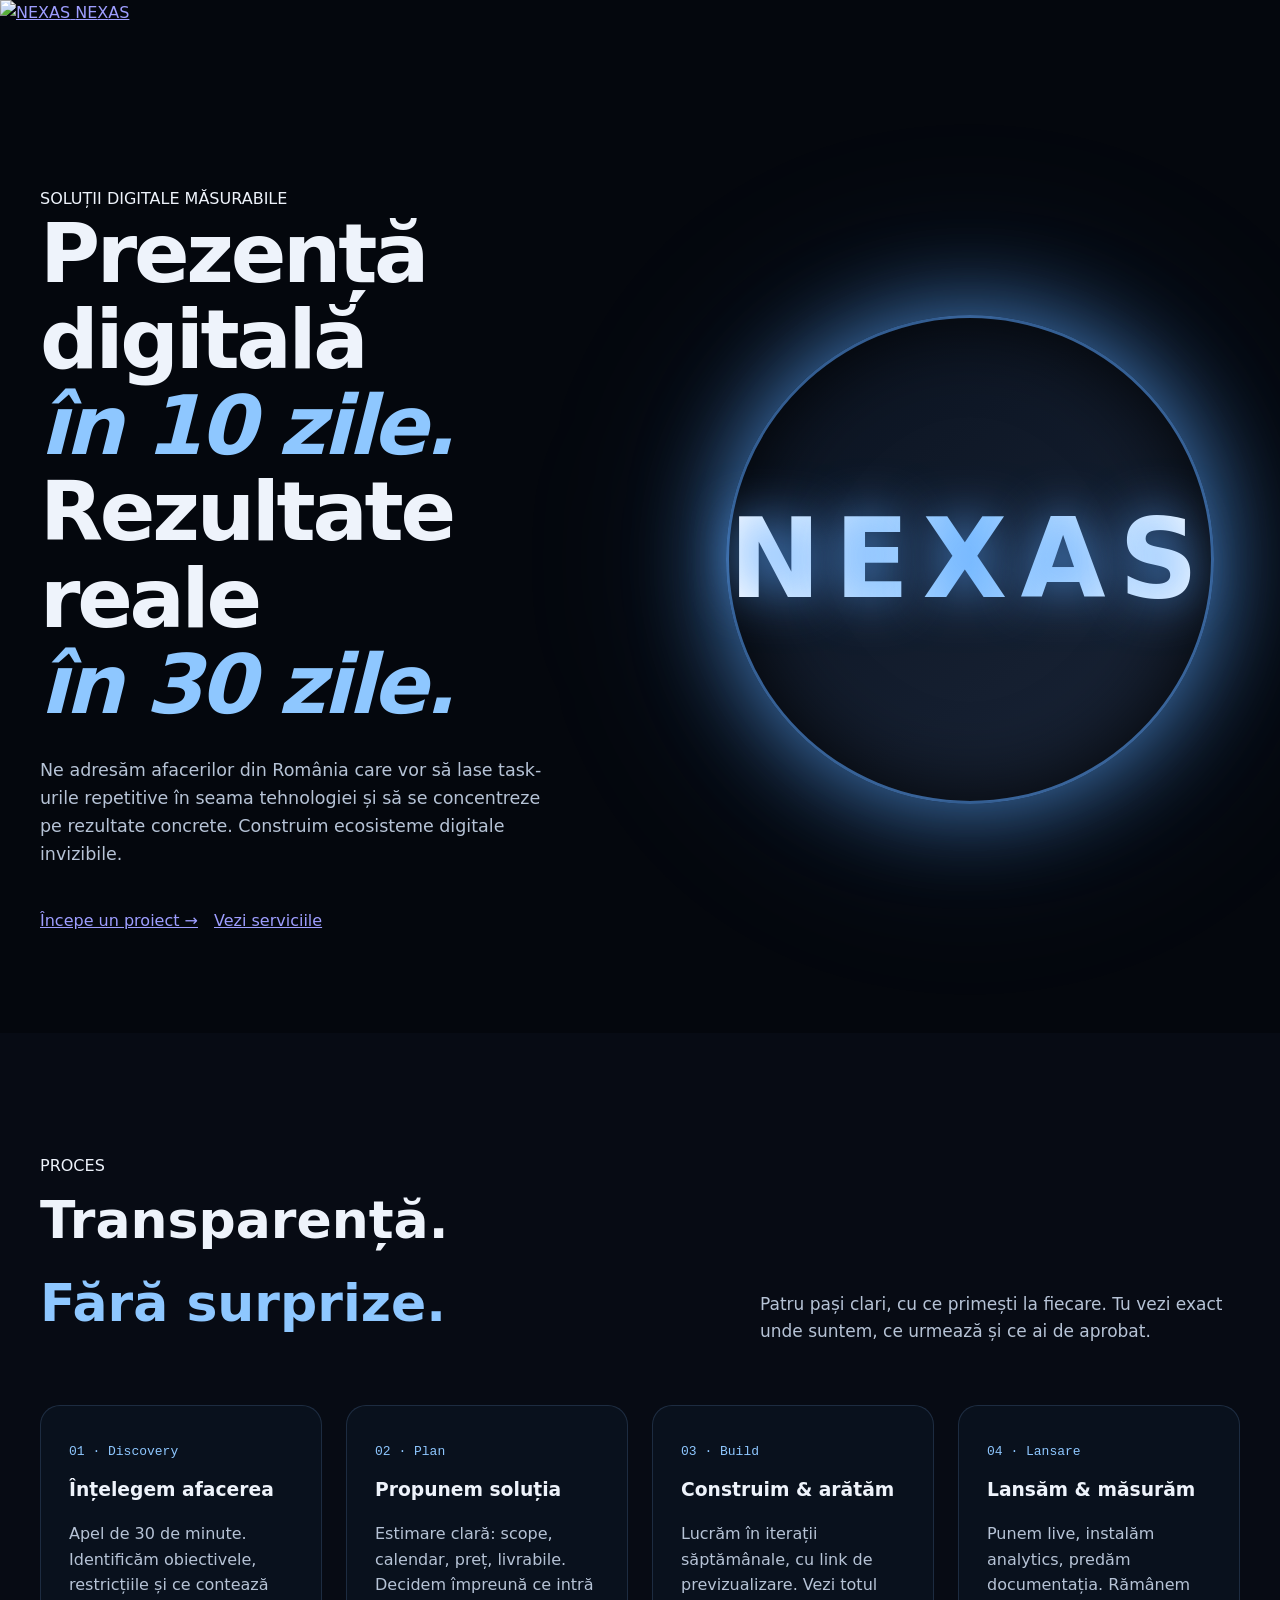
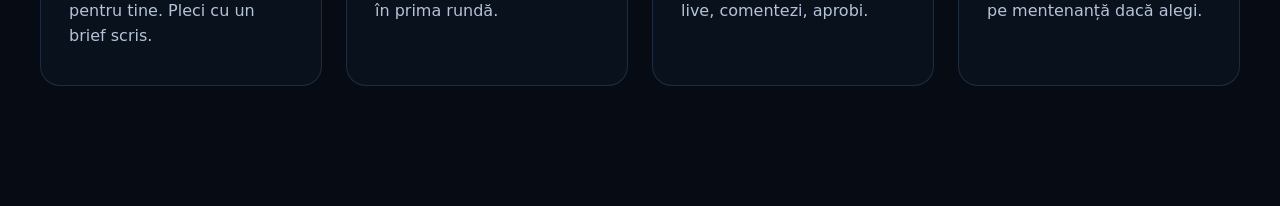
==== telefon.html @ 9ef4fd0c "Add files via upload" ====
<!DOCTYPE html>
<html lang="ro">
<head>
<meta charset="UTF-8" />
<meta name="viewport" content="width=device-width, initial-scale=1, viewport-fit=cover" />
<meta name="theme-color" content="#02050a" />
<meta name="color-scheme" content="dark" />

<title>NEXAS — Automatizări de procese & site-uri care aduc rezultate</title>
<meta name="description" content="NEXAS construiește site-uri rapide, automatizări RPA și integrări API pentru afaceri din România. Soluții digitale măsurabile." />

<!-- Păstrăm tot SEO-ul tău original -->
<meta name="keywords" content="creare site, automatizări procese, RPA România, integrări API, SEO, agenție digitală, NEXAS" />
<!-- Open Graph, Twitter, JSON-LD etc. rămân la fel (le poți copia din varianta veche) -->

<style>
/* === CSS ORIGINAL (păstrat integral) + NOILE STILURI === */
:root {
  --bg-0: #04070d;
  --bg-1: #070b14;
  --bg-2: #0a121f;
  --panel: rgba(10, 18, 31, 0.72);
  --accent: #5aa6ff;
  --accent-2: #8ec7ff;
  --accent-deep: #1f6bdb;
  --text: #eef3fb;
  --text-dim: #b6c3d6;
  --text-mute: #7d8da4;
}

* { box-sizing: border-box; margin: 0; padding: 0; }
body {
  font-family: 'Geist', system-ui, sans-serif;
  background: var(--bg-0);
  color: var(--text);
  line-height: 1.6;
}

/* ==================== HERO NOU ==================== */
.hero-new {
  min-height: 100vh;
  display: grid;
  grid-template-columns: 1.05fr 0.95fr;
  gap: 64px;
  align-items: center;
  padding: 160px 40px 100px;
  position: relative;
  overflow: hidden;
}

.hero-content h1 {
  font-size: clamp(48px, 7.5vw, 82px);
  line-height: 1.05;
  letter-spacing: -0.04em;
  font-weight: 600;
}

.hero-content .highlight {
  color: var(--accent-2);
  font-style: italic;
}

.hero-content p {
  font-size: 17.5px;
  color: var(--text-dim);
  max-width: 520px;
  margin-top: 28px;
}

.glowing-logo {
  position: relative;
  max-width: 520px;
  margin: 0 auto;
}

.glowing-logo::before {
  content: '';
  position: absolute;
  inset: -80px;
  background: radial-gradient(circle at center, rgba(90,166,255,0.45), transparent 70%);
  filter: blur(80px);
  animation: pulse-glow 9s ease-in-out infinite;
  z-index: -1;
}

.circle-logo {
  width: 100%;
  aspect-ratio: 1/1;
  border-radius: 50%;
  background: linear-gradient(145deg, #0a121f, #1a2538);
  border: 3px solid rgba(90,166,255,0.5);
  box-shadow: 0 0 90px rgba(90,166,255,0.7),
              inset 0 0 80px rgba(0,0,0,0.9);
  display: flex;
  align-items: center;
  justify-content: center;
  position: relative;
}

.nexas-text {
  font-size: clamp(62px, 11vw, 110px);
  font-weight: 700;
  letter-spacing: 0.12em;
  background: linear-gradient(90deg, #ffffff, #8ec7ff, #ffffff);
  -webkit-background-clip: text;
  -webkit-text-fill-color: transparent;
  text-shadow: 0 0 50px rgba(90,166,255,0.8);
}

/* ==================== PROCES NOU ==================== */
.process-new {
  padding: 120px 40px;
  background: var(--bg-1);
}

.process-header {
  display: flex;
  justify-content: space-between;
  align-items: flex-end;
  margin-bottom: 60px;
  flex-wrap: wrap;
  gap: 30px;
}

.process-grid {
  display: grid;
  grid-template-columns: repeat(auto-fit, minmax(280px, 1fr));
  gap: 24px;
}

.process-card {
  background: rgba(10,18,31,0.9);
  border: 1px solid rgba(120,170,230,0.18);
  border-radius: 20px;
  padding: 36px 28px;
  transition: all 0.4s ease;
}

.process-card:hover {
  transform: translateY(-10px);
  border-color: var(--accent);
  box-shadow: 0 25px 60px rgba(90,166,255,0.18);
}

.process-card .step-num {
  font-family: monospace;
  font-size: 13px;
  color: var(--accent-2);
  margin-bottom: 12px;
}

/* Restul CSS-ului tău original (nav, cards, footer etc.) */
</style>
</head>
<body>

<!-- Navigație (identică cu originalul) -->
<nav class="nav" id="nav">
  <a href="#" class="brand">
    <img src="poze/pozaLogo.png" alt="NEXAS" class="brand-logo-img" width="32" height="32" />
    <span class="brand-name">NE<span class="x">X</span>AS</span>
  </a>
  <!-- restul nav-ului rămâne la fel -->
</nav>

<main>
  <!-- === HERO NOU === -->
  <section class="hero-new">
    <div class="hero-content">
      <span class="eyebrow">SOLUȚII DIGITALE MĂSURABILE</span>
      <h1>
        Prezență digitală<br>
        <span class="highlight">în 10 zile.</span><br>
        Rezultate reale<br>
        <span class="highlight">în 30 zile.</span>
      </h1>
      <p>Ne adresăm afacerilor din România care vor să lase task-urile repetitive în seama tehnologiei și să se concentreze pe rezultate concrete. Construim ecosisteme digitale invizibile.</p>
      
      <div style="margin-top: 40px; display:flex; gap:16px; flex-wrap:wrap;">
        <a href="#contact" class="btn btn-primary">Începe un proiect →</a>
        <a href="#servicii" class="btn btn-secondary">Vezi serviciile</a>
      </div>
    </div>

    <div class="glowing-logo">
      <div class="circle-logo">
        <span class="nexas-text">NEXAS</span>
      </div>
    </div>
  </section>

  <!-- === PROCES NOU === -->
  <section id="proces" class="process-new">
    <div class="process-header">
      <div>
        <span class="eyebrow">PROCES</span>
        <h2 style="font-size: clamp(32px, 5vw, 52px);">Transparență.<br><span style="color:var(--accent-2)">Fără surprize.</span></h2>
      </div>
      <p style="max-width:480px; font-size:17px; color:var(--text-dim);">
        Patru pași clari, cu ce primești la fiecare. Tu vezi exact unde suntem, ce urmează și ce ai de aprobat.
      </p>
    </div>

    <div class="process-grid">
      <div class="process-card">
        <div class="step-num">01 · Discovery</div>
        <h3>Înțelegem afacerea</h3>
        <p style="margin-top:16px; color:var(--text-dim);">Apel de 30 de minute. Identificăm obiectivele, restricțiile și ce contează pentru tine. Pleci cu un brief scris.</p>
      </div>
      <div class="process-card">
        <div class="step-num">02 · Plan</div>
        <h3>Propunem soluția</h3>
        <p style="margin-top:16px; color:var(--text-dim);">Estimare clară: scope, calendar, preț, livrabile. Decidem împreună ce intră în prima rundă.</p>
      </div>
      <div class="process-card">
        <div class="step-num">03 · Build</div>
        <h3>Construim & arătăm</h3>
        <p style="margin-top:16px; color:var(--text-dim);">Lucrăm în iterații săptămânale, cu link de previzualizare. Vezi totul live, comentezi, aprobi.</p>
      </div>
      <div class="process-card">
        <div class="step-num">04 · Lansare</div>
        <h3>Lansăm & măsurăm</h3>
        <p style="margin-top:16px; color:var(--text-dim);">Punem live, instalăm analytics, predăm documentația. Rămânem pe mentenanță dacă alegi.</p>
      </div>
    </div>
  </section>

  <!-- Aici poți pune secțiunile tale vechi: Servicii, Portofoliu, Despre, CTA etc. -->
  <!-- Pentru moment le las pe cele vechi, poți să-mi spui dacă vrei să le modific și pe ele -->

</main>

<footer>
  <!-- Footer-ul tău original -->
</footer>

<!-- Scripturile tale originale (mobile menu, reveal, etc.) -->
<script>
// Pune aici tot JavaScript-ul din codul original
</script>

</body>
</html>
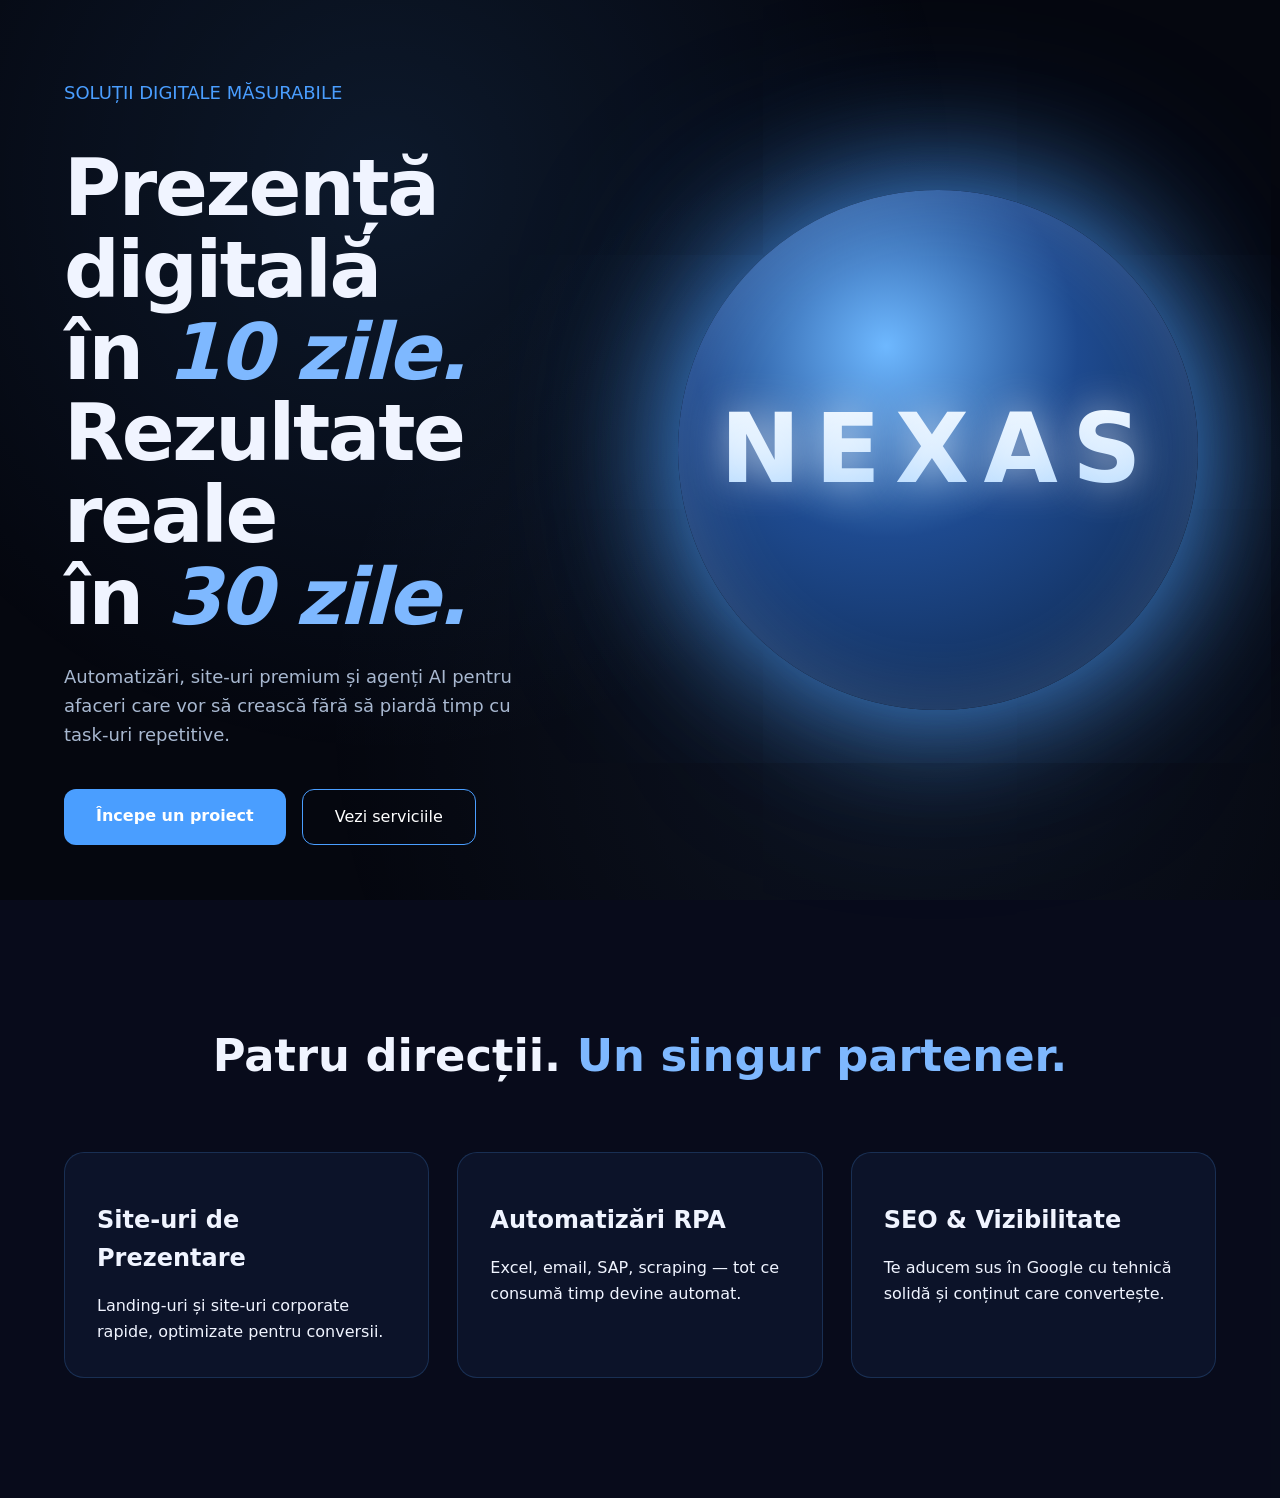
==== commit af3d4585: "Update telefon.html" ====
--- a/telefon.html
+++ b/telefon.html
@@ -2,242 +2,193 @@
 <html lang="ro">
 <head>
 <meta charset="UTF-8" />
-<meta name="viewport" content="width=device-width, initial-scale=1, viewport-fit=cover" />
-<meta name="theme-color" content="#02050a" />
-<meta name="color-scheme" content="dark" />
-
-<title>NEXAS — Automatizări de procese & site-uri care aduc rezultate</title>
-<meta name="description" content="NEXAS construiește site-uri rapide, automatizări RPA și integrări API pentru afaceri din România. Soluții digitale măsurabile." />
-
-<!-- Păstrăm tot SEO-ul tău original -->
-<meta name="keywords" content="creare site, automatizări procese, RPA România, integrări API, SEO, agenție digitală, NEXAS" />
-<!-- Open Graph, Twitter, JSON-LD etc. rămân la fel (le poți copia din varianta veche) -->
+<meta name="viewport" content="width=device-width, initial-scale=1" />
+<title>NEXAS — Automatizări & Site-uri care aduc rezultate</title>
+<meta name="description" content="Prezență digitală în 10 zile. Rezultate reale în 30 zile." />
 
 <style>
-/* === CSS ORIGINAL (păstrat integral) + NOILE STILURI === */
 :root {
-  --bg-0: #04070d;
-  --bg-1: #070b14;
-  --bg-2: #0a121f;
-  --panel: rgba(10, 18, 31, 0.72);
-  --accent: #5aa6ff;
-  --accent-2: #8ec7ff;
-  --accent-deep: #1f6bdb;
-  --text: #eef3fb;
-  --text-dim: #b6c3d6;
-  --text-mute: #7d8da4;
+  --bg: #05070f;
+  --accent: #4a9eff;
+  --accent2: #7eb8ff;
+  --text: #f0f4ff;
+  --text2: #a8b8d0;
 }
 
-* { box-sizing: border-box; margin: 0; padding: 0; }
+* { margin:0; padding:0; box-sizing:border-box; }
 body {
   font-family: 'Geist', system-ui, sans-serif;
-  background: var(--bg-0);
+  background: var(--bg);
   color: var(--text);
   line-height: 1.6;
+  overflow-x: hidden;
 }
 
-/* ==================== HERO NOU ==================== */
-.hero-new {
+/* Background futuristic */
+body::before {
+  content: '';
+  position: fixed;
+  inset: 0;
+  background: 
+    radial-gradient(circle at 30% 20%, rgba(74,158,255,0.12), transparent 50%),
+    radial-gradient(circle at 70% 80%, rgba(126,184,255,0.08), transparent 50%);
+  pointer-events: none;
+  z-index: -1;
+}
+
+/* ==================== HERO MODERN ==================== */
+.hero {
   min-height: 100vh;
   display: grid;
-  grid-template-columns: 1.05fr 0.95fr;
-  gap: 64px;
+  grid-template-columns: 1fr 1fr;
   align-items: center;
-  padding: 160px 40px 100px;
+  padding: 0 5%;
   position: relative;
-  overflow: hidden;
+  gap: 40px;
 }
 
-.hero-content h1 {
-  font-size: clamp(48px, 7.5vw, 82px);
+.hero-text h1 {
+  font-size: clamp(42px, 8vw, 78px);
   line-height: 1.05;
-  letter-spacing: -0.04em;
   font-weight: 600;
+  letter-spacing: -0.03em;
 }
 
-.hero-content .highlight {
-  color: var(--accent-2);
+.hero-text .blue {
+  color: var(--accent2);
   font-style: italic;
 }
 
-.hero-content p {
-  font-size: 17.5px;
-  color: var(--text-dim);
-  max-width: 520px;
-  margin-top: 28px;
+.hero-text p {
+  font-size: 18px;
+  color: var(--text2);
+  max-width: 480px;
+  margin: 24px 0 40px;
 }
 
-.glowing-logo {
+.glowing-sphere {
   position: relative;
+  width: 100%;
   max-width: 520px;
+  margin: 0 auto;
+  animation: float 8s ease-in-out infinite;
+}
+
+.sphere {
+  width: 100%;
+  aspect-ratio: 1;
+  border-radius: 50%;
+  background: radial-gradient(circle at 40% 30%, #6eb8ff, #1e4a8f 40%, #0a1f3d);
+  box-shadow: 
+    0 0 120px rgba(74,158,255,0.8),
+    inset 0 0 80px rgba(255,255,255,0.15),
+    0 0 200px rgba(74,158,255,0.4);
+  position: relative;
+}
+
+.sphere::after {
+  content: 'NEXAS';
+  position: absolute;
+  top: 50%;
+  left: 50%;
+  transform: translate(-50%, -50%);
+  font-size: clamp(52px, 9vw, 96px);
+  font-weight: 700;
+  letter-spacing: 0.15em;
+  background: linear-gradient(white, #a0d0ff);
+  -webkit-background-clip: text;
+  -webkit-text-fill-color: transparent;
+  text-shadow: 0 0 40px rgba(255,255,255,0.6);
+}
+
+/* Animație float */
+@keyframes float {
+  0%, 100% { transform: translateY(0); }
+  50% { transform: translateY(-25px); }
+}
+
+/* ==================== SERVICII MODERNE ==================== */
+.services {
+  padding: 120px 5%;
+  background: rgba(10,15,35,0.6);
+}
+
+.services h2 {
+  font-size: 2.8rem;
+  margin-bottom: 60px;
+  text-align: center;
+}
+
+.services-grid {
+  display: grid;
+  grid-template-columns: repeat(auto-fit, minmax(340px, 1fr));
+  gap: 28px;
+  max-width: 1300px;
   margin: 0 auto;
 }
 
-.glowing-logo::before {
-  content: '';
-  position: absolute;
-  inset: -80px;
-  background: radial-gradient(circle at center, rgba(90,166,255,0.45), transparent 70%);
-  filter: blur(80px);
-  animation: pulse-glow 9s ease-in-out infinite;
-  z-index: -1;
-}
-
-.circle-logo {
-  width: 100%;
-  aspect-ratio: 1/1;
-  border-radius: 50%;
-  background: linear-gradient(145deg, #0a121f, #1a2538);
-  border: 3px solid rgba(90,166,255,0.5);
-  box-shadow: 0 0 90px rgba(90,166,255,0.7),
-              inset 0 0 80px rgba(0,0,0,0.9);
-  display: flex;
-  align-items: center;
-  justify-content: center;
-  position: relative;
-}
-
-.nexas-text {
-  font-size: clamp(62px, 11vw, 110px);
-  font-weight: 700;
-  letter-spacing: 0.12em;
-  background: linear-gradient(90deg, #ffffff, #8ec7ff, #ffffff);
-  -webkit-background-clip: text;
-  -webkit-text-fill-color: transparent;
-  text-shadow: 0 0 50px rgba(90,166,255,0.8);
-}
-
-/* ==================== PROCES NOU ==================== */
-.process-new {
-  padding: 120px 40px;
-  background: var(--bg-1);
-}
-
-.process-header {
-  display: flex;
-  justify-content: space-between;
-  align-items: flex-end;
-  margin-bottom: 60px;
-  flex-wrap: wrap;
-  gap: 30px;
-}
-
-.process-grid {
-  display: grid;
-  grid-template-columns: repeat(auto-fit, minmax(280px, 1fr));
-  gap: 24px;
-}
-
-.process-card {
-  background: rgba(10,18,31,0.9);
-  border: 1px solid rgba(120,170,230,0.18);
+.service-card {
+  background: rgba(15,22,45,0.85);
+  border: 1px solid rgba(74,158,255,0.2);
   border-radius: 20px;
-  padding: 36px 28px;
+  padding: 32px;
   transition: all 0.4s ease;
 }
 
-.process-card:hover {
-  transform: translateY(-10px);
+.service-card:hover {
   border-color: var(--accent);
-  box-shadow: 0 25px 60px rgba(90,166,255,0.18);
+  transform: translateY(-12px);
+  box-shadow: 0 30px 70px rgba(74,158,255,0.25);
 }
 
-.process-card .step-num {
-  font-family: monospace;
-  font-size: 13px;
-  color: var(--accent-2);
-  margin-bottom: 12px;
+.service-card h3 {
+  font-size: 1.5rem;
+  margin: 16px 0;
 }
 
-/* Restul CSS-ului tău original (nav, cards, footer etc.) */
+/* Restul secțiunilor tale vor urma același stil modern */
 </style>
 </head>
 <body>
 
-<!-- Navigație (identică cu originalul) -->
-<nav class="nav" id="nav">
-  <a href="#" class="brand">
-    <img src="poze/pozaLogo.png" alt="NEXAS" class="brand-logo-img" width="32" height="32" />
-    <span class="brand-name">NE<span class="x">X</span>AS</span>
-  </a>
-  <!-- restul nav-ului rămâne la fel -->
-</nav>
+<section class="hero">
+  <div class="hero-text">
+    <p style="color:var(--accent); font-weight:500;">SOLUȚII DIGITALE MĂSURABILE</p>
+    <h1>Prezență digitală<br>în <span class="blue">10 zile.</span><br>
+    Rezultate reale<br>în <span class="blue">30 zile.</span></h1>
+    <p>Automatizări, site-uri premium și agenți AI pentru afaceri care vor să crească fără să piardă timp cu task-uri repetitive.</p>
+    
+    <div style="display:flex; gap:16px;">
+      <a href="#contact" style="background:#4a9eff; color:white; padding:14px 32px; border-radius:12px; text-decoration:none; font-weight:600;">Începe un proiect</a>
+      <a href="#servicii" style="border:1px solid #4a9eff; color:white; padding:14px 32px; border-radius:12px; text-decoration:none;">Vezi serviciile</a>
+    </div>
+  </div>
 
-<main>
-  <!-- === HERO NOU === -->
-  <section class="hero-new">
-    <div class="hero-content">
-      <span class="eyebrow">SOLUȚII DIGITALE MĂSURABILE</span>
-      <h1>
-        Prezență digitală<br>
-        <span class="highlight">în 10 zile.</span><br>
-        Rezultate reale<br>
-        <span class="highlight">în 30 zile.</span>
-      </h1>
-      <p>Ne adresăm afacerilor din România care vor să lase task-urile repetitive în seama tehnologiei și să se concentreze pe rezultate concrete. Construim ecosisteme digitale invizibile.</p>
-      
-      <div style="margin-top: 40px; display:flex; gap:16px; flex-wrap:wrap;">
-        <a href="#contact" class="btn btn-primary">Începe un proiect →</a>
-        <a href="#servicii" class="btn btn-secondary">Vezi serviciile</a>
-      </div>
+  <div class="glowing-sphere">
+    <div class="sphere"></div>
+  </div>
+</section>
+
+<section class="services" id="servicii">
+  <h2>Patru direcții. <span style="color:var(--accent2)">Un singur partener.</span></h2>
+  <div class="services-grid">
+    <!-- Carduri servicii - poți completa cu textul tău -->
+    <div class="service-card">
+      <h3>Site-uri de Prezentare</h3>
+      <p>Landing-uri și site-uri corporate rapide, optimizate pentru conversii.</p>
     </div>
+    <div class="service-card">
+      <h3>Automatizări RPA</h3>
+      <p>Excel, email, SAP, scraping — tot ce consumă timp devine automat.</p>
+    </div>
+    <div class="service-card">
+      <h3>SEO & Vizibilitate</h3>
+      <p>Te aducem sus în Google cu tehnică solidă și conținut care convertește.</p>
+    </div>
+  </div>
+</section>
 
-    <div class="glowing-logo">
-      <div class="circle-logo">
-        <span class="nexas-text">NEXAS</span>
-      </div>
-    </div>
-  </section>
-
-  <!-- === PROCES NOU === -->
-  <section id="proces" class="process-new">
-    <div class="process-header">
-      <div>
-        <span class="eyebrow">PROCES</span>
-        <h2 style="font-size: clamp(32px, 5vw, 52px);">Transparență.<br><span style="color:var(--accent-2)">Fără surprize.</span></h2>
-      </div>
-      <p style="max-width:480px; font-size:17px; color:var(--text-dim);">
-        Patru pași clari, cu ce primești la fiecare. Tu vezi exact unde suntem, ce urmează și ce ai de aprobat.
-      </p>
-    </div>
-
-    <div class="process-grid">
-      <div class="process-card">
-        <div class="step-num">01 · Discovery</div>
-        <h3>Înțelegem afacerea</h3>
-        <p style="margin-top:16px; color:var(--text-dim);">Apel de 30 de minute. Identificăm obiectivele, restricțiile și ce contează pentru tine. Pleci cu un brief scris.</p>
-      </div>
-      <div class="process-card">
-        <div class="step-num">02 · Plan</div>
-        <h3>Propunem soluția</h3>
-        <p style="margin-top:16px; color:var(--text-dim);">Estimare clară: scope, calendar, preț, livrabile. Decidem împreună ce intră în prima rundă.</p>
-      </div>
-      <div class="process-card">
-        <div class="step-num">03 · Build</div>
-        <h3>Construim & arătăm</h3>
-        <p style="margin-top:16px; color:var(--text-dim);">Lucrăm în iterații săptămânale, cu link de previzualizare. Vezi totul live, comentezi, aprobi.</p>
-      </div>
-      <div class="process-card">
-        <div class="step-num">04 · Lansare</div>
-        <h3>Lansăm & măsurăm</h3>
-        <p style="margin-top:16px; color:var(--text-dim);">Punem live, instalăm analytics, predăm documentația. Rămânem pe mentenanță dacă alegi.</p>
-      </div>
-    </div>
-  </section>
-
-  <!-- Aici poți pune secțiunile tale vechi: Servicii, Portofoliu, Despre, CTA etc. -->
-  <!-- Pentru moment le las pe cele vechi, poți să-mi spui dacă vrei să le modific și pe ele -->
-
-</main>
-
-<footer>
-  <!-- Footer-ul tău original -->
-</footer>
-
-<!-- Scripturile tale originale (mobile menu, reveal, etc.) -->
-<script>
-// Pune aici tot JavaScript-ul din codul original
-</script>
+<!-- Poți continua cu secțiunile tale vechi sau spune-mi ce vrei să refacem următor -->
 
 </body>
-</html>+</html>
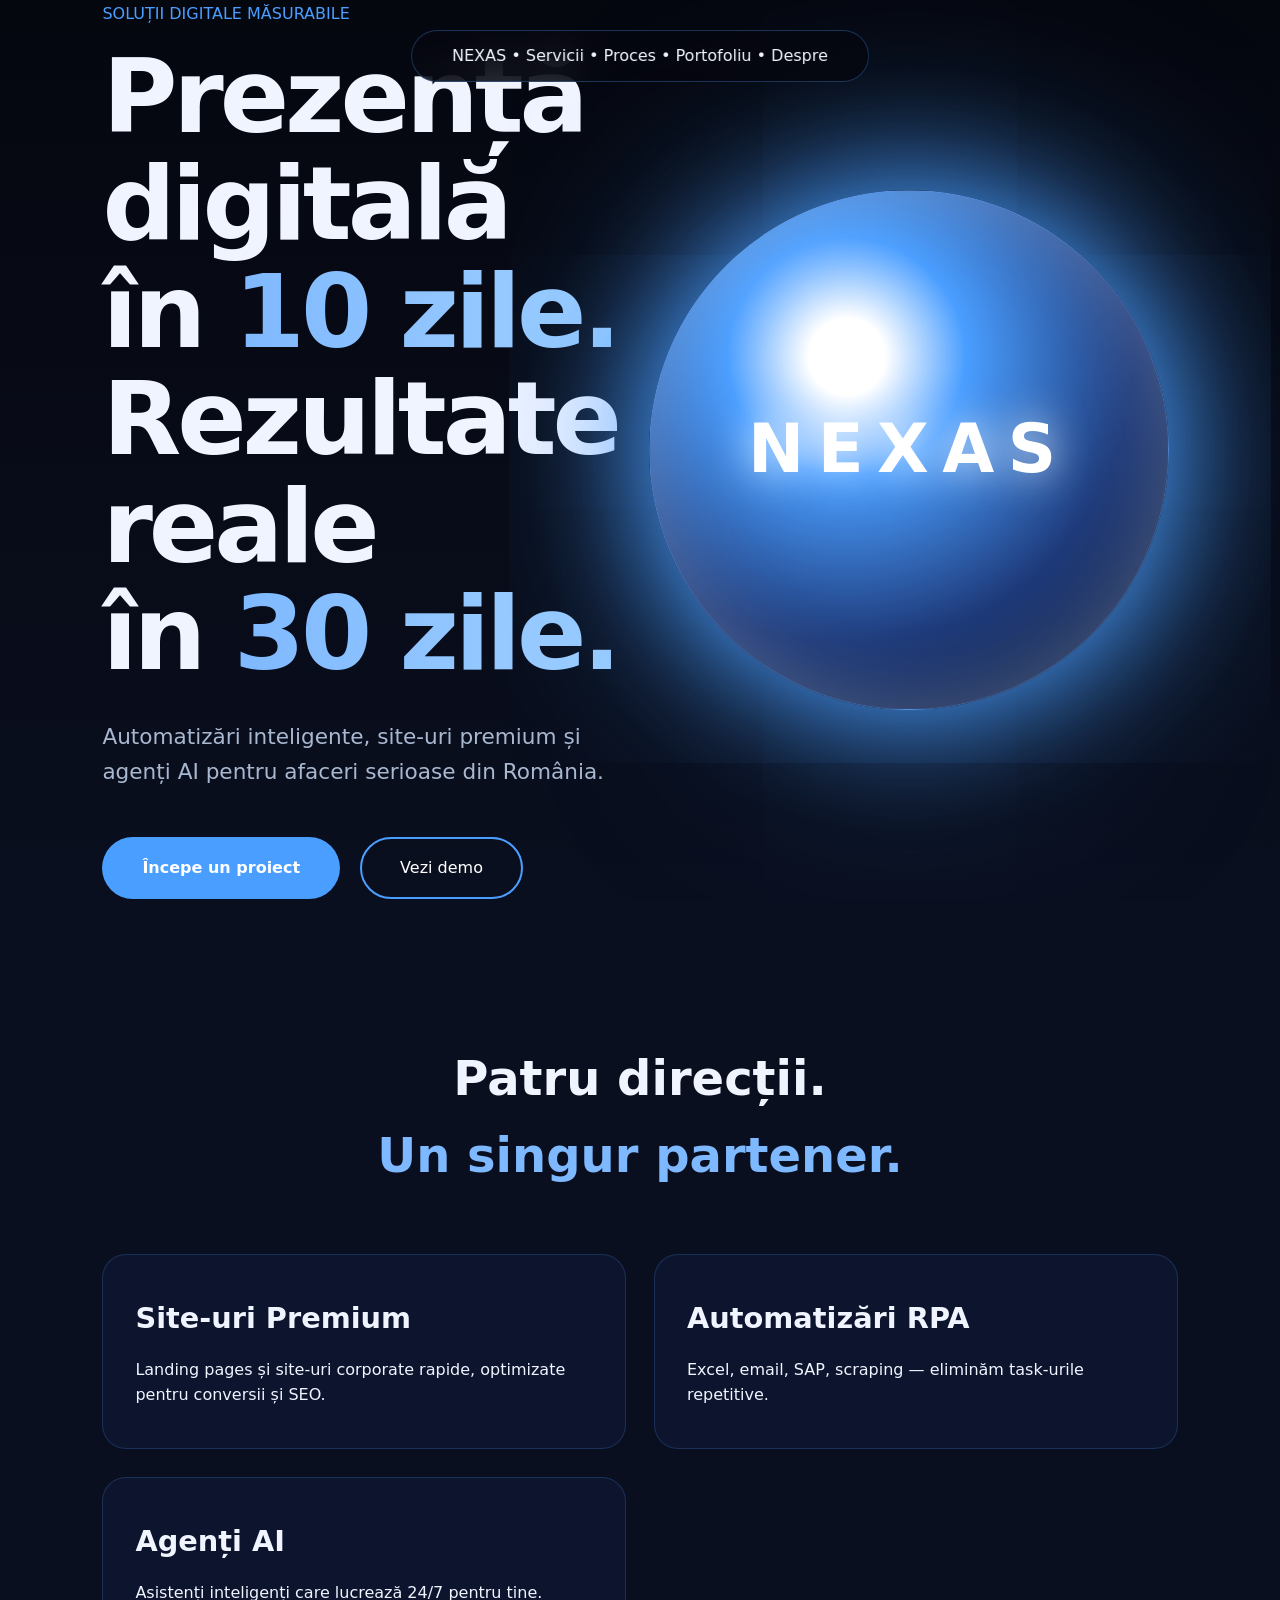
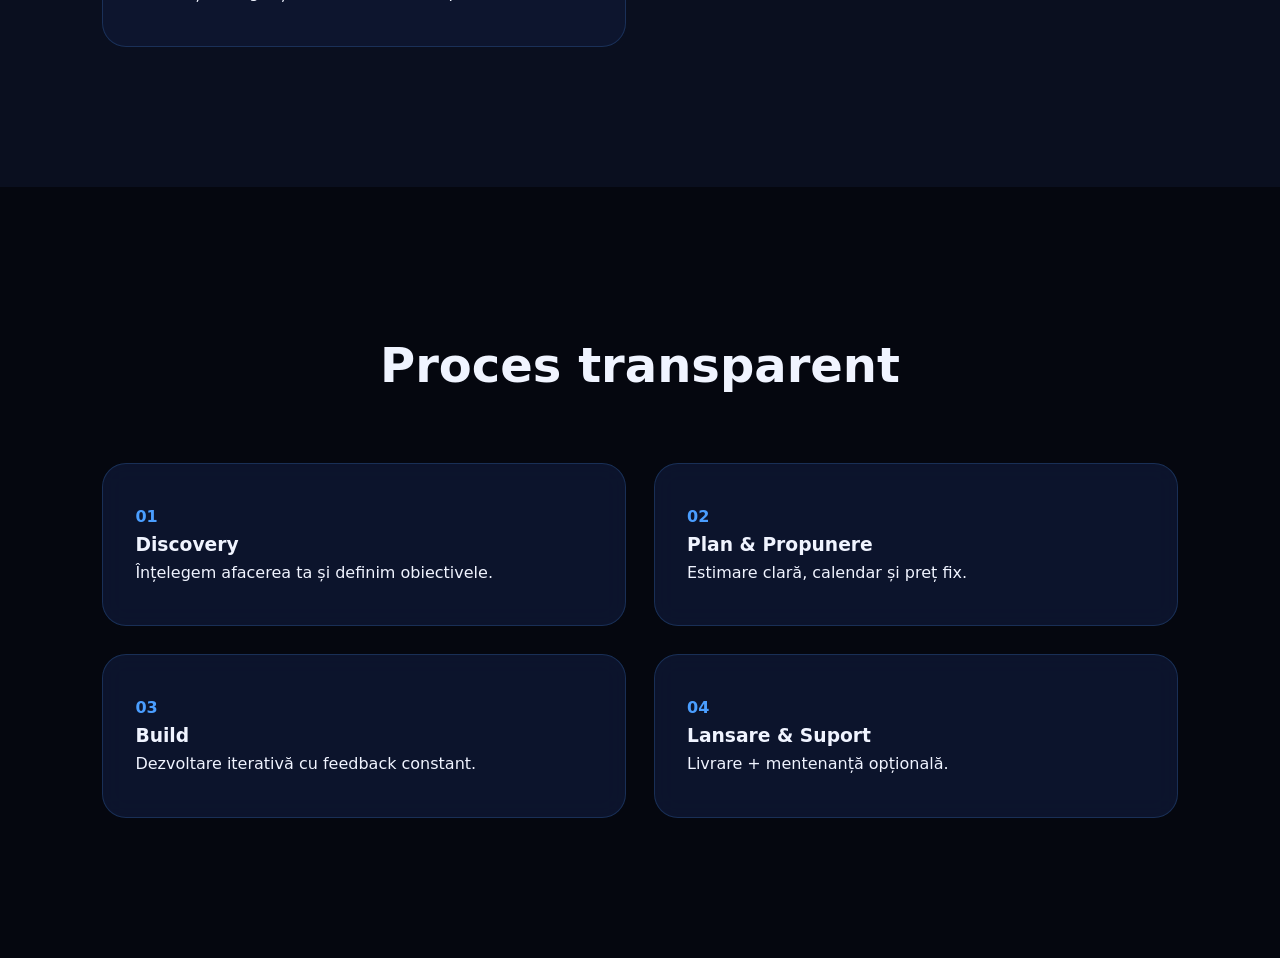
==== commit 24c32ddc: "Update telefon.html" ====
--- a/telefon.html
+++ b/telefon.html
@@ -1,194 +1,232 @@
 <!DOCTYPE html>
 <html lang="ro">
 <head>
-<meta charset="UTF-8" />
-<meta name="viewport" content="width=device-width, initial-scale=1" />
-<title>NEXAS — Automatizări & Site-uri care aduc rezultate</title>
-<meta name="description" content="Prezență digitală în 10 zile. Rezultate reale în 30 zile." />
-
+<meta charset="UTF-8">
+<title>NEXAS — Demo Futuristic</title>
+<meta name="viewport" content="width=device-width, initial-scale=1.0">
 <style>
-:root {
-  --bg: #05070f;
-  --accent: #4a9eff;
-  --accent2: #7eb8ff;
-  --text: #f0f4ff;
-  --text2: #a8b8d0;
-}
-
-* { margin:0; padding:0; box-sizing:border-box; }
-body {
-  font-family: 'Geist', system-ui, sans-serif;
-  background: var(--bg);
-  color: var(--text);
-  line-height: 1.6;
-  overflow-x: hidden;
-}
-
-/* Background futuristic */
-body::before {
-  content: '';
-  position: fixed;
-  inset: 0;
-  background: 
-    radial-gradient(circle at 30% 20%, rgba(74,158,255,0.12), transparent 50%),
-    radial-gradient(circle at 70% 80%, rgba(126,184,255,0.08), transparent 50%);
-  pointer-events: none;
-  z-index: -1;
-}
-
-/* ==================== HERO MODERN ==================== */
-.hero {
-  min-height: 100vh;
-  display: grid;
-  grid-template-columns: 1fr 1fr;
-  align-items: center;
-  padding: 0 5%;
-  position: relative;
-  gap: 40px;
-}
-
-.hero-text h1 {
-  font-size: clamp(42px, 8vw, 78px);
-  line-height: 1.05;
-  font-weight: 600;
-  letter-spacing: -0.03em;
-}
-
-.hero-text .blue {
-  color: var(--accent2);
-  font-style: italic;
-}
-
-.hero-text p {
-  font-size: 18px;
-  color: var(--text2);
-  max-width: 480px;
-  margin: 24px 0 40px;
-}
-
-.glowing-sphere {
-  position: relative;
-  width: 100%;
-  max-width: 520px;
-  margin: 0 auto;
-  animation: float 8s ease-in-out infinite;
-}
-
-.sphere {
-  width: 100%;
-  aspect-ratio: 1;
-  border-radius: 50%;
-  background: radial-gradient(circle at 40% 30%, #6eb8ff, #1e4a8f 40%, #0a1f3d);
-  box-shadow: 
-    0 0 120px rgba(74,158,255,0.8),
-    inset 0 0 80px rgba(255,255,255,0.15),
-    0 0 200px rgba(74,158,255,0.4);
-  position: relative;
-}
-
-.sphere::after {
-  content: 'NEXAS';
-  position: absolute;
-  top: 50%;
-  left: 50%;
-  transform: translate(-50%, -50%);
-  font-size: clamp(52px, 9vw, 96px);
-  font-weight: 700;
-  letter-spacing: 0.15em;
-  background: linear-gradient(white, #a0d0ff);
-  -webkit-background-clip: text;
-  -webkit-text-fill-color: transparent;
-  text-shadow: 0 0 40px rgba(255,255,255,0.6);
-}
-
-/* Animație float */
-@keyframes float {
-  0%, 100% { transform: translateY(0); }
-  50% { transform: translateY(-25px); }
-}
-
-/* ==================== SERVICII MODERNE ==================== */
-.services {
-  padding: 120px 5%;
-  background: rgba(10,15,35,0.6);
-}
-
-.services h2 {
-  font-size: 2.8rem;
-  margin-bottom: 60px;
-  text-align: center;
-}
-
-.services-grid {
-  display: grid;
-  grid-template-columns: repeat(auto-fit, minmax(340px, 1fr));
-  gap: 28px;
-  max-width: 1300px;
-  margin: 0 auto;
-}
-
-.service-card {
-  background: rgba(15,22,45,0.85);
-  border: 1px solid rgba(74,158,255,0.2);
-  border-radius: 20px;
-  padding: 32px;
-  transition: all 0.4s ease;
-}
-
-.service-card:hover {
-  border-color: var(--accent);
-  transform: translateY(-12px);
-  box-shadow: 0 30px 70px rgba(74,158,255,0.25);
-}
-
-.service-card h3 {
-  font-size: 1.5rem;
-  margin: 16px 0;
-}
-
-/* Restul secțiunilor tale vor urma același stil modern */
+    :root {
+        --accent: #4a9eff;
+        --accent2: #7eb8ff;
+    }
+    
+    * { margin: 0; padding: 0; box-sizing: border-box; }
+    body {
+        font-family: 'Segoe UI', system-ui, sans-serif;
+        background: #05070f;
+        color: #f0f4ff;
+        overflow-x: hidden;
+        line-height: 1.6;
+    }
+
+    /* Background effect */
+    body::before {
+        content: '';
+        position: fixed;
+        inset: 0;
+        background: radial-gradient(circle at 40% 30%, rgba(74,158,255,0.08), transparent 60%),
+                    radial-gradient(circle at 70% 70%, rgba(126,184,255,0.06), transparent 60%);
+        pointer-events: none;
+        z-index: -2;
+    }
+
+    /* HERO */
+    .hero {
+        height: 100vh;
+        display: grid;
+        grid-template-columns: 1fr 1fr;
+        align-items: center;
+        padding: 0 8%;
+        position: relative;
+        background: linear-gradient(180deg, #05070f 0%, #0a0f1f 100%);
+    }
+
+    .hero-text h1 {
+        font-size: clamp(3.2rem, 8vw, 6.5rem);
+        line-height: 1.05;
+        font-weight: 700;
+        letter-spacing: -0.04em;
+    }
+
+    .hero-text .highlight {
+        background: linear-gradient(90deg, #7eb8ff, #a0d0ff);
+        -webkit-background-clip: text;
+        -webkit-text-fill-color: transparent;
+    }
+
+    .glowing-sphere {
+        position: relative;
+        width: 100%;
+        max-width: 520px;
+        margin: 0 auto;
+        animation: floatSphere 12s ease-in-out infinite;
+    }
+
+    .sphere {
+        width: 100%;
+        aspect-ratio: 1;
+        border-radius: 50%;
+        background: radial-gradient(circle at 38% 32%, #ffffff 8%, #4a9eff 25%, #1e3a7a 60%, #0a1428);
+        box-shadow: 
+            0 0 120px #4a9eff,
+            0 0 220px rgba(74,158,255,0.6),
+            inset 0 0 80px rgba(255,255,255,0.25);
+        position: relative;
+        border: 1px solid rgba(126,184,255,0.4);
+    }
+
+    .sphere::after {
+        content: "NEXAS";
+        position: absolute;
+        top: 50%;
+        left: 50%;
+        transform: translate(-50%, -50%);
+        font-size: 4.2rem;
+        font-weight: 800;
+        letter-spacing: 0.2em;
+        color: white;
+        text-shadow: 0 0 40px rgba(255,255,255,0.9);
+    }
+
+    @keyframes floatSphere {
+        0%, 100% { transform: translateY(0) rotate(0deg); }
+        50% { transform: translateY(-35px) rotate(8deg); }
+    }
+
+    /* Secțiuni */
+    section {
+        padding: 140px 8%;
+        position: relative;
+    }
+
+    .section-title {
+        font-size: 3rem;
+        margin-bottom: 60px;
+        text-align: center;
+    }
+
+    .cards {
+        display: grid;
+        grid-template-columns: repeat(auto-fit, minmax(340px, 1fr));
+        gap: 28px;
+        max-width: 1400px;
+        margin: 0 auto;
+    }
+
+    .card {
+        background: rgba(15, 23, 50, 0.85);
+        border: 1px solid rgba(74,158,255,0.2);
+        border-radius: 24px;
+        padding: 40px 32px;
+        transition: all 0.5s ease;
+        backdrop-filter: blur(12px);
+    }
+
+    .card:hover {
+        transform: translateY(-15px);
+        border-color: var(--accent);
+        box-shadow: 0 30px 80px rgba(74,158,255,0.25);
+    }
+
+    .nav {
+        position: fixed;
+        top: 30px;
+        left: 50%;
+        transform: translateX(-50%);
+        background: rgba(5,7,15,0.8);
+        backdrop-filter: blur(20px);
+        padding: 12px 40px;
+        border-radius: 9999px;
+        border: 1px solid rgba(74,158,255,0.3);
+        z-index: 1000;
+        font-weight: 500;
+    }
 </style>
 </head>
 <body>
 
+<nav class="nav">
+    NEXAS • Servicii • Proces • Portofoliu • Despre
+</nav>
+
+<!-- HERO -->
 <section class="hero">
-  <div class="hero-text">
-    <p style="color:var(--accent); font-weight:500;">SOLUȚII DIGITALE MĂSURABILE</p>
-    <h1>Prezență digitală<br>în <span class="blue">10 zile.</span><br>
-    Rezultate reale<br>în <span class="blue">30 zile.</span></h1>
-    <p>Automatizări, site-uri premium și agenți AI pentru afaceri care vor să crească fără să piardă timp cu task-uri repetitive.</p>
-    
-    <div style="display:flex; gap:16px;">
-      <a href="#contact" style="background:#4a9eff; color:white; padding:14px 32px; border-radius:12px; text-decoration:none; font-weight:600;">Începe un proiect</a>
-      <a href="#servicii" style="border:1px solid #4a9eff; color:white; padding:14px 32px; border-radius:12px; text-decoration:none;">Vezi serviciile</a>
-    </div>
-  </div>
-
-  <div class="glowing-sphere">
-    <div class="sphere"></div>
-  </div>
+    <div class="hero-text">
+        <p style="color: var(--accent); margin-bottom: 16px; font-weight: 500;">SOLUȚII DIGITALE MĂSURABILE</p>
+        <h1>Prezență digitală<br>în <span class="highlight">10 zile.</span><br>
+        Rezultate reale<br>în <span class="highlight">30 zile.</span></h1>
+        <p style="font-size: 1.35rem; margin: 32px 0 48px; max-width: 520px; color: #a8b8d0;">
+            Automatizări inteligente, site-uri premium și agenți AI pentru afaceri serioase din România.
+        </p>
+        <div style="display: flex; gap: 20px;">
+            <a href="#" style="background: var(--accent); color: white; padding: 18px 40px; border-radius: 9999px; text-decoration: none; font-weight: 600;">Începe un proiect</a>
+            <a href="#" style="border: 2px solid var(--accent); color: white; padding: 16px 38px; border-radius: 9999px; text-decoration: none;">Vezi demo</a>
+        </div>
+    </div>
+
+    <div class="glowing-sphere">
+        <div class="sphere"></div>
+    </div>
 </section>
 
-<section class="services" id="servicii">
-  <h2>Patru direcții. <span style="color:var(--accent2)">Un singur partener.</span></h2>
-  <div class="services-grid">
-    <!-- Carduri servicii - poți completa cu textul tău -->
-    <div class="service-card">
-      <h3>Site-uri de Prezentare</h3>
-      <p>Landing-uri și site-uri corporate rapide, optimizate pentru conversii.</p>
-    </div>
-    <div class="service-card">
-      <h3>Automatizări RPA</h3>
-      <p>Excel, email, SAP, scraping — tot ce consumă timp devine automat.</p>
-    </div>
-    <div class="service-card">
-      <h3>SEO & Vizibilitate</h3>
-      <p>Te aducem sus în Google cu tehnică solidă și conținut care convertește.</p>
-    </div>
-  </div>
+<!-- SERVICII -->
+<section style="background: #0a0f1f;">
+    <h2 class="section-title">Patru direcții.<br><span style="color:var(--accent2)">Un singur partener.</span></h2>
+    <div class="cards">
+        <div class="card">
+            <h3 style="font-size:1.8rem; margin-bottom:16px;">Site-uri Premium</h3>
+            <p>Landing pages și site-uri corporate rapide, optimizate pentru conversii și SEO.</p>
+        </div>
+        <div class="card">
+            <h3 style="font-size:1.8rem; margin-bottom:16px;">Automatizări RPA</h3>
+            <p>Excel, email, SAP, scraping — eliminăm task-urile repetitive.</p>
+        </div>
+        <div class="card">
+            <h3 style="font-size:1.8rem; margin-bottom:16px;">Agenți AI</h3>
+            <p>Asistenți inteligenți care lucrează 24/7 pentru tine.</p>
+        </div>
+    </div>
 </section>
 
-<!-- Poți continua cu secțiunile tale vechi sau spune-mi ce vrei să refacem următor -->
+<!-- PROCES -->
+<section>
+    <h2 class="section-title">Proces transparent</h2>
+    <div class="cards">
+        <div class="card">
+            <strong style="color:var(--accent);">01</strong>
+            <h3>Discovery</h3>
+            <p>Înțelegem afacerea ta și definim obiectivele.</p>
+        </div>
+        <div class="card">
+            <strong style="color:var(--accent);">02</strong>
+            <h3>Plan &amp; Propunere</h3>
+            <p>Estimare clară, calendar și preț fix.</p>
+        </div>
+        <div class="card">
+            <strong style="color:var(--accent);">03</strong>
+            <h3>Build</h3>
+            <p>Dezvoltare iterativă cu feedback constant.</p>
+        </div>
+        <div class="card">
+            <strong style="color:var(--accent);">04</strong>
+            <h3>Lansare &amp; Suport</h3>
+            <p>Livrare + mentenanță opțională.</p>
+        </div>
+    </div>
+</section>
+
+<script>
+// Scroll animation simplă
+document.addEventListener('scroll', () => {
+    document.querySelectorAll('.card').forEach((card, i) => {
+        const rect = card.getBoundingClientRect();
+        if (rect.top < window.innerHeight * 0.85) {
+            card.style.opacity = '1';
+            card.style.transform = 'translateY(0)';
+        }
+    });
+});
+</script>
 
 </body>
 </html>
